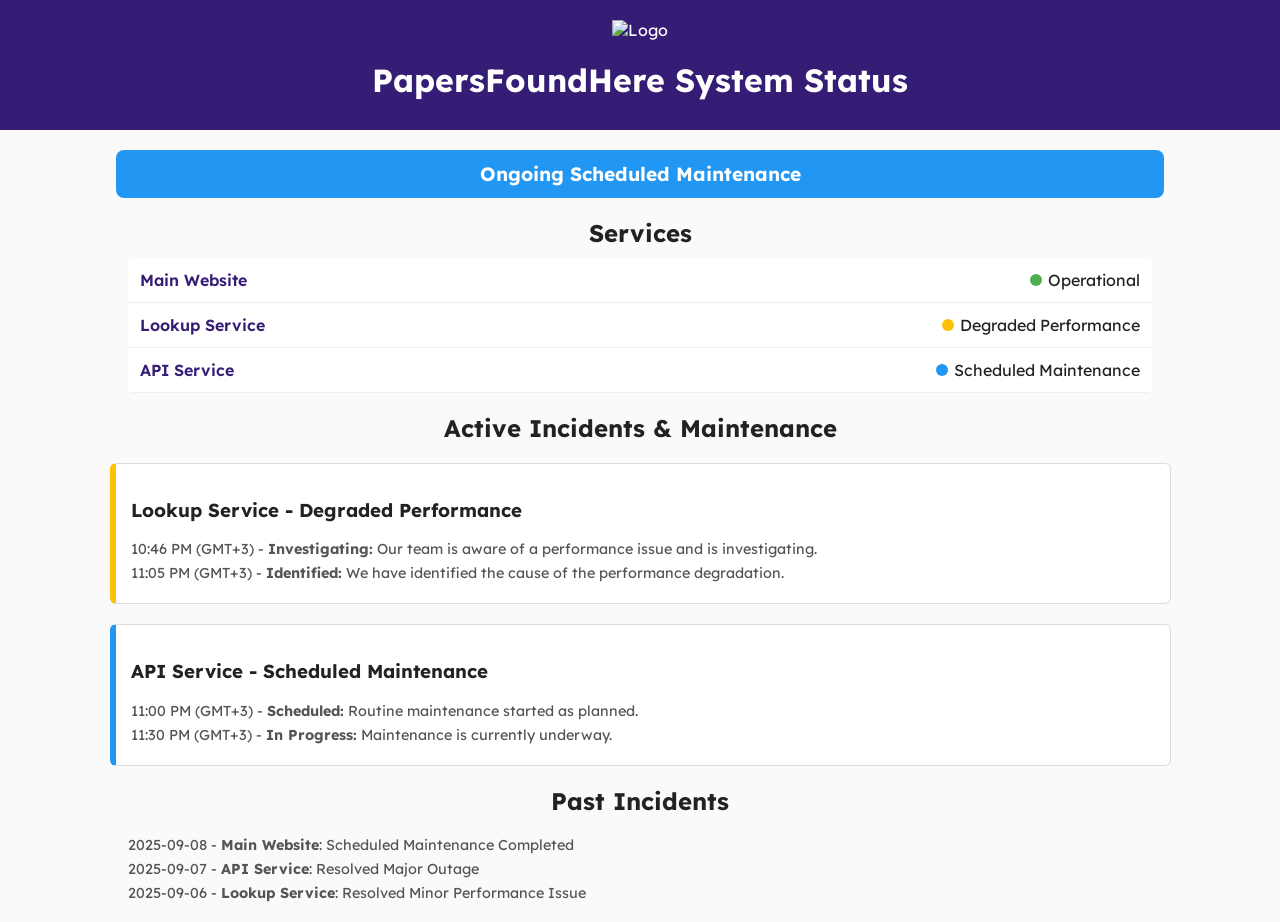
==== index.html @ c1af1a7a "Add files via upload" ====
<!DOCTYPE html>
<html lang="en">
<head>
  <meta charset="UTF-8">
  <title>PapersFoundHere Status</title>
  <link href="https://fonts.googleapis.com/css2?family=Lexend&display=swap" rel="stylesheet">
  <style>
    body {
      font-family: 'Lexend', Georgia, serif;
      background: #fafafa;
      margin: 0;
      padding: 0;
      color: #222;
    }
    header {
      background: #351c75;
      color: white;
      text-align: center;
      padding: 20px;
    }
    header img { margin-bottom: 10px; height: 50px; }
    h1, h2 { margin: 10px 0; }

    .status-banner {
      text-align: center;
      font-size: 1.2em;
      font-weight: bold;
      margin: 20px auto;
      padding: 12px;
      border-radius: 8px;
      width: 80%;
      color: white;
    }
    .status-green { background: #4CAF50; }
    .status-yellow { background: #FFC107; color: black; }
    .status-red { background: #F44336; }
    .status-blue { background: #2196F3; }

    .service-list {
      width: 80%;
      margin: 0 auto 20px auto;
      border-collapse: collapse;
      background: white;
      border-radius: 6px;
      overflow: hidden;
    }
    .service-list td {
      padding: 12px;
      border-bottom: 1px solid #eee;
    }
    .service-list td:last-child { text-align: right; }
    .service-list a { color: #351c75; text-decoration: none; font-weight: 600; }

    .indicator {
      width: 12px; height: 12px;
      border-radius: 50%;
      display: inline-block;
      margin-right: 6px;
    }

    .incident {
      width: 80%;
      margin: 20px auto;
      padding: 15px;
      border: 1px solid #ddd;
      border-left: 6px solid;
      background: white;
      border-radius: 6px;
    }
    .incident-yellow { border-left-color: #FFC107; }
    .incident-red { border-left-color: #F44336; }
    .incident-blue { border-left-color: #2196F3; }

    .timeline-entry {
      margin: 6px 0;
      font-size: 0.9em;
      color: #555;
    }

    .header-container {
      display: flex;
      align-items: center;
      justify-content: center; /* center horizontally */
      gap: 12px; /* space between logo and text */
    }

    .header-container img {
      height: 50px; /* logo size */
    }

    #history { width: 80%; margin: 20px auto; }
  </style>
</head>
<body>
  <header>
    <img src="../favicon.ico" alt="Logo">
    <h1>PapersFoundHere System Status</h1>
  </header>

  <!-- Global Status -->
  <div id="globalStatus" class="status-banner">Loading...</div>

  <!-- Services -->
  <section>
    <h2 style="text-align:center;">Services</h2>
    <table id="services" class="service-list"></table>
  </section>

  <!-- Active Incidents -->
  <section id="activeSection">
    <h2 style="text-align:center;">Active Incidents & Maintenance</h2>
    <div id="activeIncidents"></div>
  </section>

  <!-- History -->
  <section id="historySection">
    <h2 style="text-align:center;">Past Incidents</h2>
    <div id="history"></div>
  </section>

  <script>
    async function loadStatus() {
      try {
        const res = await fetch("status.json?_=" + Date.now()); // cache-bust
        const data = await res.json();

        // Global Status
        const global = document.getElementById("globalStatus");
        global.textContent = data.global?.message || "No status available";
        global.className = `status-banner status-${data.global?.level || "green"}`;

        // Services
        const services = document.getElementById("services");
        services.innerHTML = "";
        (data.services || []).forEach(svc => {
          const row = document.createElement("tr");
          row.innerHTML = `
            <td><a href="${svc.link}" target="_blank">${svc.name}</a></td>
            <td><span class="indicator" style="background:${statusColor(svc.status)}"></span>${svc.status}</td>
          `;
          services.appendChild(row);
        });

        // Active Incidents
        const activeSection = document.getElementById("activeSection");
        const active = document.getElementById("activeIncidents");
        active.innerHTML = "";
        if (!data.active || data.active.length === 0) {
          activeSection.style.display = "none";
        } else {
          activeSection.style.display = "block";
          data.active.forEach(inc => {
            const div = document.createElement("div");
            div.className = `incident incident-${incidentColor(inc.type)}`;
            div.innerHTML = `<h3>${inc.service} - ${inc.title}</h3>`;
            inc.timeline.forEach(entry => {
              const e = document.createElement("div");
              e.className = "timeline-entry";
              e.innerHTML = `${entry.time} - <b>${entry.status}:</b> ${entry.message}`;
              div.appendChild(e);
            });
            active.appendChild(div);
          });
        }

        // History
        const historySection = document.getElementById("historySection");
        const history = document.getElementById("history");
        history.innerHTML = "";
        if (!data.history || data.history.length === 0) {
          historySection.style.display = "none";
        } else {
          historySection.style.display = "block";
          data.history.forEach(h => {
            const div = document.createElement("div");
            div.className = "timeline-entry";
            div.innerHTML = `${h.date} - <b>${h.service}</b>: ${h.title}`;
            history.appendChild(div);
          });
        }

      } catch (err) {
        console.error("Failed to load status:", err);
        document.getElementById("globalStatus").textContent = "Failed to load status";
      }
    }

    function statusColor(status) {
      switch ((status || "").toLowerCase()) {
        case "operational": return "#4CAF50";
        case "degraded performance": return "#FFC107";
        case "major outage": return "#F44336";
        case "scheduled maintenance": return "#2196F3";
        default: return "#999";
      }
    }

    function incidentColor(type) {
      switch (type) {
        case "incident": return "yellow";
        case "outage": return "red";
        case "maintenance": return "blue";
        default: return "yellow";
      }
    }

    loadStatus();
    setInterval(loadStatus, 60000); // refresh every minute
  </script>
</body>
</html>
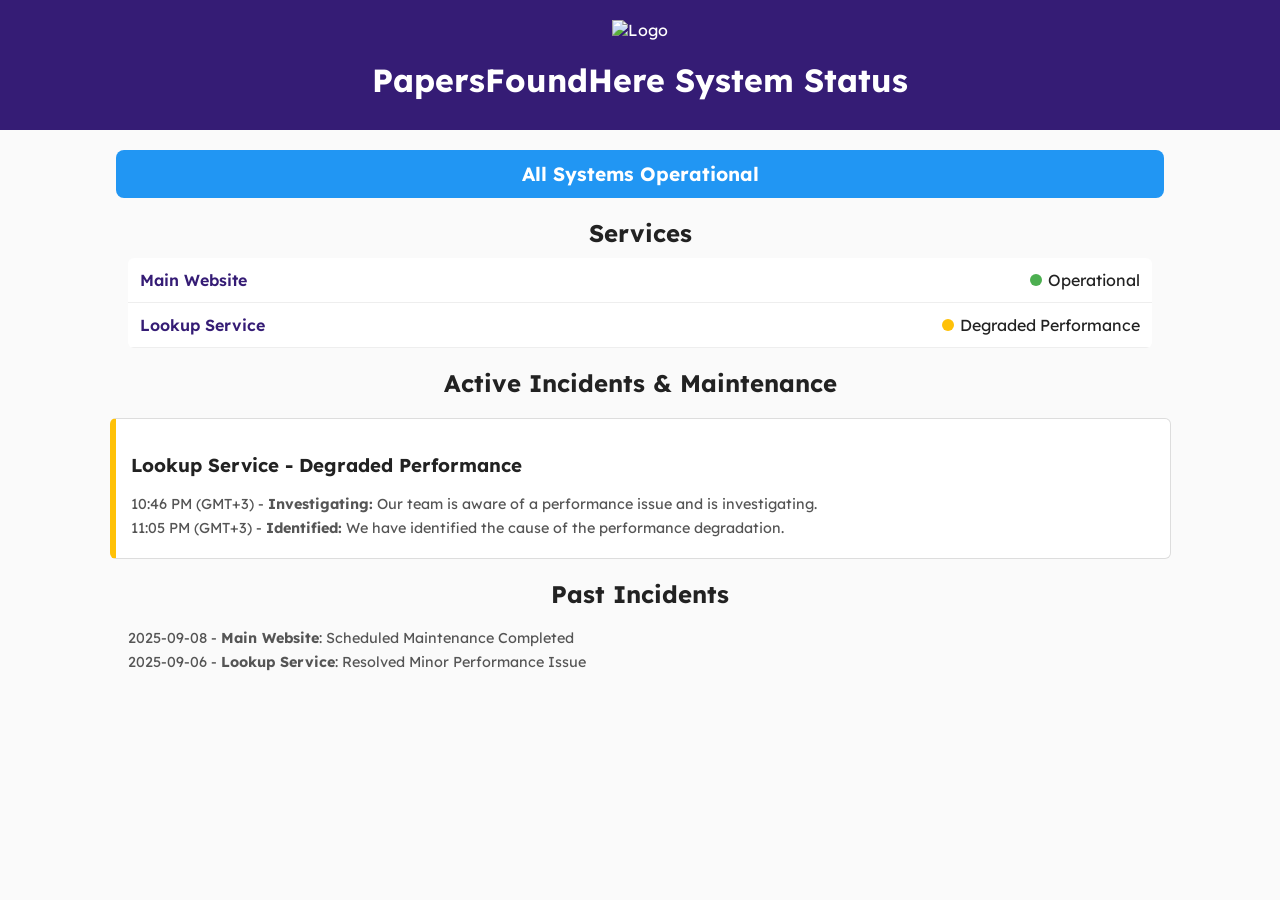
==== commit 764546a4: "index" ====
--- a/index.html
+++ b/index.html
@@ -3,6 +3,7 @@
 <head>
   <meta charset="UTF-8">
   <title>PapersFoundHere Status</title>
+  <link rel="icon" href="https://papersfoundhere.rf.gd/favicon.ico?i=1" type="image/x-icon">
   <link href="https://fonts.googleapis.com/css2?family=Lexend&display=swap" rel="stylesheet">
   <style>
     body {
@@ -209,3 +210,4 @@
   </script>
 </body>
 </html>
+
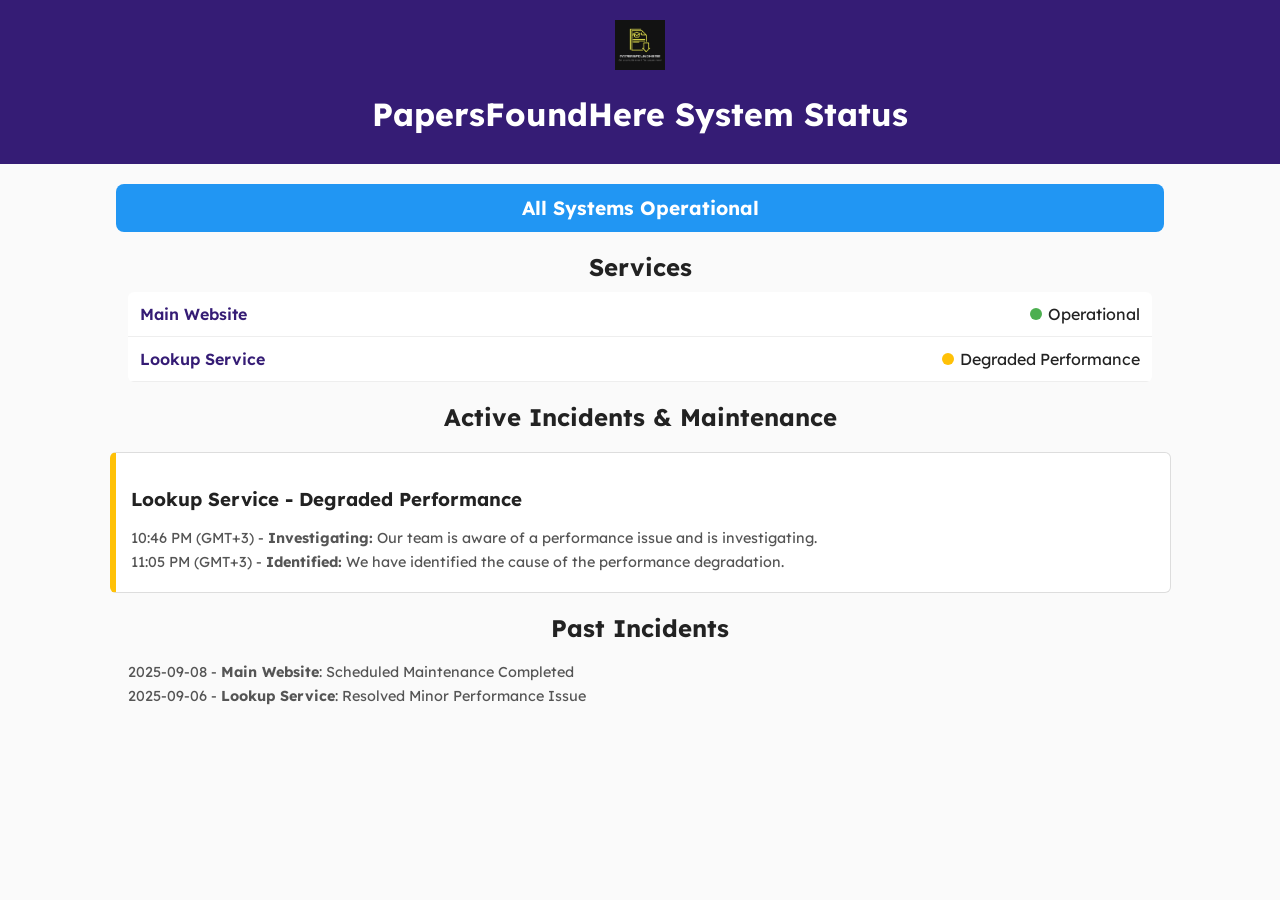
==== commit 8ed667ad: "changes to index.html" ====
--- a/index.html
+++ b/index.html
@@ -3,7 +3,7 @@
 <head>
   <meta charset="UTF-8">
   <title>PapersFoundHere Status</title>
-  <link rel="icon" href="https://papersfoundhere.rf.gd/favicon.ico?i=1" type="image/x-icon">
+  <link rel="icon" href="papersfoundhere.jpg" type="image/x-icon">
   <link href="https://fonts.googleapis.com/css2?family=Lexend&display=swap" rel="stylesheet">
   <style>
     body {
@@ -94,7 +94,7 @@
 </head>
 <body>
   <header>
-    <img src="../favicon.ico" alt="Logo">
+    <img src="papersfoundhere.jpg" alt="Logo">
     <h1>PapersFoundHere System Status</h1>
   </header>
 
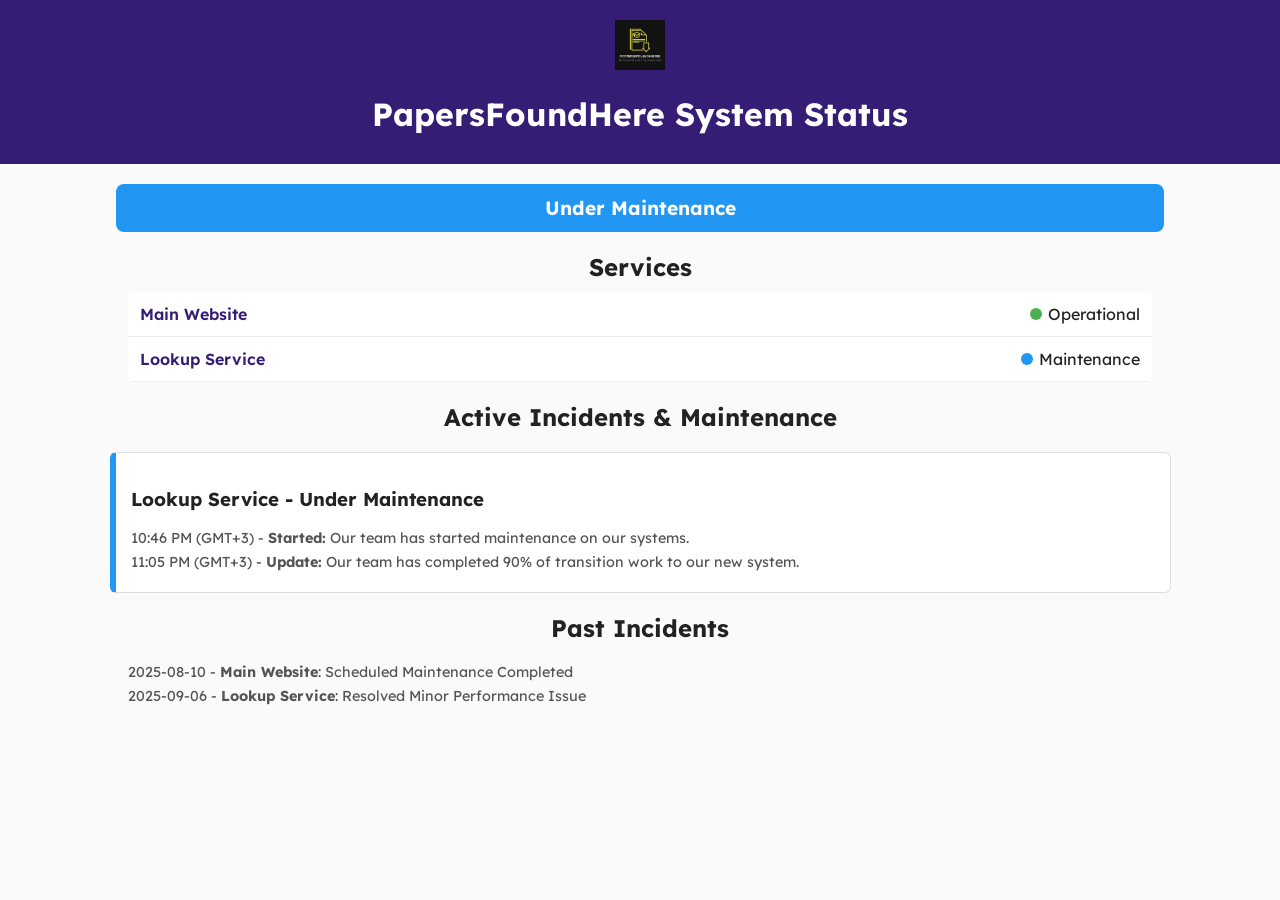
==== commit 8001a115: "maintenance" ====
--- a/index.html
+++ b/index.html
@@ -191,7 +191,7 @@
         case "operational": return "#4CAF50";
         case "degraded performance": return "#FFC107";
         case "major outage": return "#F44336";
-        case "scheduled maintenance": return "#2196F3";
+        case "maintenance": return "#2196F3";
         default: return "#999";
       }
     }
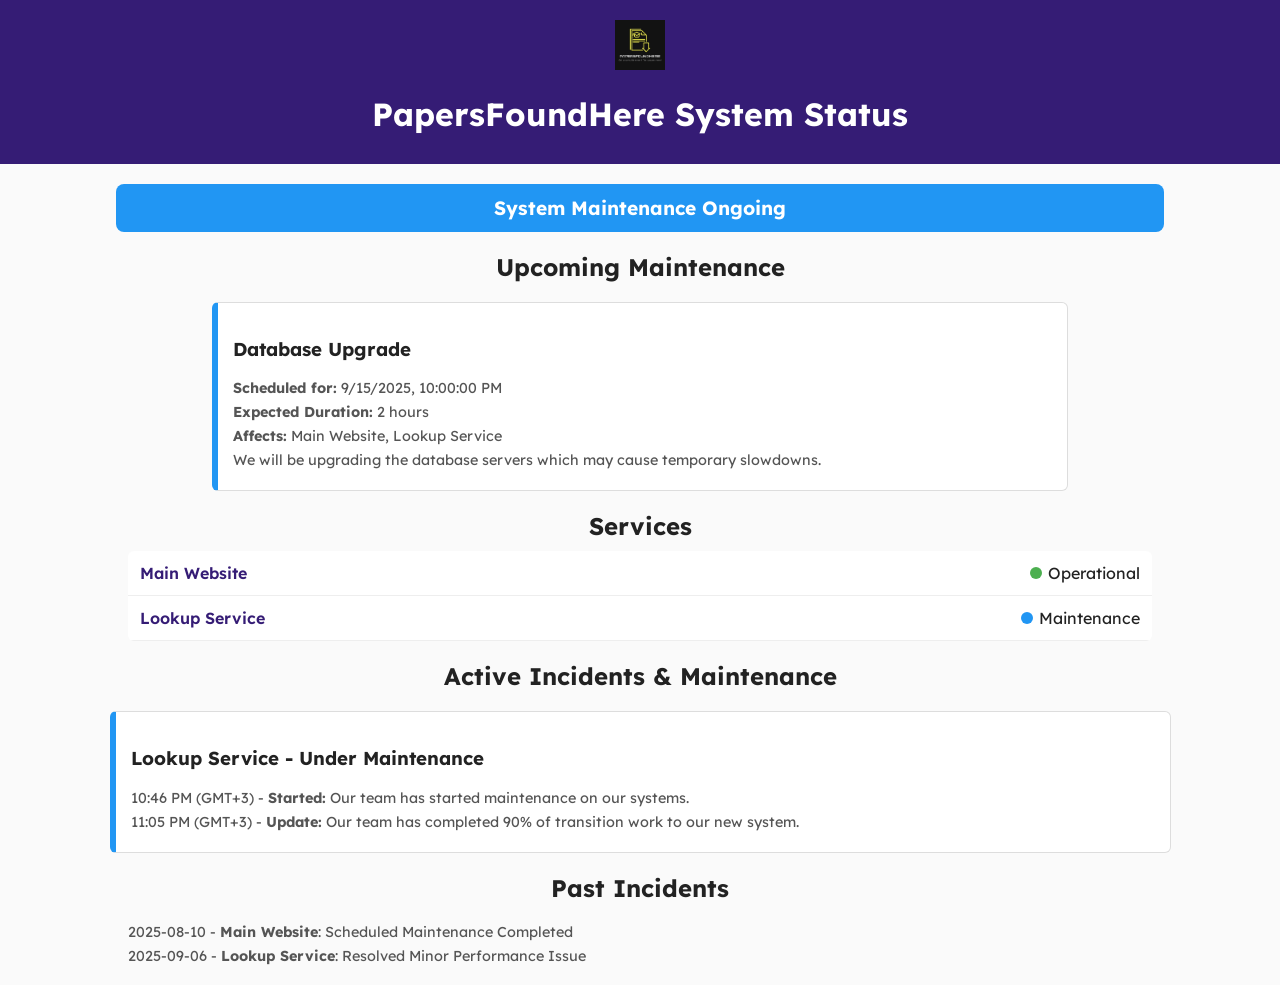
==== commit 53853ab6: "new files" ====
--- a/index.html
+++ b/index.html
@@ -1,11 +1,11 @@
 <!DOCTYPE html>
 <html lang="en">
 <head>
-  <meta charset="UTF-8">
+  <meta charset="UTF-8" />
   <title>PapersFoundHere Status</title>
-  <link rel="icon" href="papersfoundhere.jpg" type="image/x-icon">
-  <link href="https://fonts.googleapis.com/css2?family=Lexend&display=swap" rel="stylesheet">
-  <style>
+  <link rel="icon" href="papersfoundhere.jpg" type="image/x-icon" />
+  <link href="https://fonts.googleapis.com/css2?family=Lexend&display=swap" rel="stylesheet" />
+   <style>
     body {
       font-family: 'Lexend', Georgia, serif;
       background: #fafafa;
@@ -13,14 +13,22 @@
       padding: 0;
       color: #222;
     }
+
     header {
       background: #351c75;
       color: white;
       text-align: center;
       padding: 20px;
     }
-    header img { margin-bottom: 10px; height: 50px; }
-    h1, h2 { margin: 10px 0; }
+
+    header img {
+      margin-bottom: 10px;
+      height: 50px;
+    }
+
+    h1, h2 {
+      margin: 10px 0;
+    }
 
     .status-banner {
       text-align: center;
@@ -32,10 +40,23 @@
       width: 80%;
       color: white;
     }
-    .status-green { background: #4CAF50; }
-    .status-yellow { background: #FFC107; color: black; }
-    .status-red { background: #F44336; }
-    .status-blue { background: #2196F3; }
+
+    .status-green {
+      background: #4caf50;
+    }
+
+    .status-yellow {
+      background: #ffc107;
+      color: black;
+    }
+
+    .status-red {
+      background: #f44336;
+    }
+
+    .status-blue {
+      background: #2196f3;
+    }
 
     .service-list {
       width: 80%;
@@ -45,15 +66,25 @@
       border-radius: 6px;
       overflow: hidden;
     }
+
     .service-list td {
       padding: 12px;
       border-bottom: 1px solid #eee;
     }
-    .service-list td:last-child { text-align: right; }
-    .service-list a { color: #351c75; text-decoration: none; font-weight: 600; }
+
+    .service-list td:last-child {
+      text-align: right;
+    }
+
+    .service-list a {
+      color: #351c75;
+      text-decoration: none;
+      font-weight: 600;
+    }
 
     .indicator {
-      width: 12px; height: 12px;
+      width: 12px;
+      height: 12px;
       border-radius: 50%;
       display: inline-block;
       margin-right: 6px;
@@ -68,9 +99,24 @@
       background: white;
       border-radius: 6px;
     }
-    .incident-yellow { border-left-color: #FFC107; }
-    .incident-red { border-left-color: #F44336; }
-    .incident-blue { border-left-color: #2196F3; }
+
+    .incident-yellow {
+      border-left-color: #ffc107;
+    }
+
+    .incident-red {
+      border-left-color: #f44336;
+    }
+
+    .incident-blue {
+      border-left-color: #2196f3;
+    }
+
+    .incident p {
+      font-size: 0.9em;
+      color: #555;
+      margin: 6px 0;
+    }
 
     .timeline-entry {
       margin: 6px 0;
@@ -78,28 +124,26 @@
       color: #555;
     }
 
-    .header-container {
-      display: flex;
-      align-items: center;
-      justify-content: center; /* center horizontally */
-      gap: 12px; /* space between logo and text */
-    }
-
-    .header-container img {
-      height: 50px; /* logo size */
-    }
-
-    #history { width: 80%; margin: 20px auto; }
+    #history, #upcomingMaintenance {
+      width: 80%;
+      margin: 20px auto;
+    }
   </style>
 </head>
 <body>
   <header>
-    <img src="papersfoundhere.jpg" alt="Logo">
+    <img src="papersfoundhere.jpg" alt="Logo" />
     <h1>PapersFoundHere System Status</h1>
   </header>
 
   <!-- Global Status -->
   <div id="globalStatus" class="status-banner">Loading...</div>
+
+    <!-- Upcoming Maintenance -->
+  <section id="upcomingSection">
+    <h2 style="text-align:center;">Upcoming Maintenance</h2>
+    <div id="upcomingMaintenance"></div>
+  </section>
 
   <!-- Services -->
   <section>
@@ -122,7 +166,7 @@
   <script>
     async function loadStatus() {
       try {
-        const res = await fetch("status.json?_=" + Date.now()); // cache-bust
+        const res = await fetch("status.json?_=" + Date.now()); // cache bust
         const data = await res.json();
 
         // Global Status
@@ -133,7 +177,7 @@
         // Services
         const services = document.getElementById("services");
         services.innerHTML = "";
-        (data.services || []).forEach(svc => {
+        (data.services || []).forEach((svc) => {
           const row = document.createElement("tr");
           row.innerHTML = `
             <td><a href="${svc.link}" target="_blank">${svc.name}</a></td>
@@ -150,11 +194,11 @@
           activeSection.style.display = "none";
         } else {
           activeSection.style.display = "block";
-          data.active.forEach(inc => {
+          data.active.forEach((inc) => {
             const div = document.createElement("div");
             div.className = `incident incident-${incidentColor(inc.type)}`;
             div.innerHTML = `<h3>${inc.service} - ${inc.title}</h3>`;
-            inc.timeline.forEach(entry => {
+            inc.timeline.forEach((entry) => {
               const e = document.createElement("div");
               e.className = "timeline-entry";
               e.innerHTML = `${entry.time} - <b>${entry.status}:</b> ${entry.message}`;
@@ -164,6 +208,35 @@
           });
         }
 
+        // Upcoming Maintenance
+        const upcomingSection = document.getElementById("upcomingSection");
+        const upcoming = document.getElementById("upcomingMaintenance");
+        upcoming.innerHTML = "";
+        if (data.upcoming && data.upcoming.length > 0) {
+          upcomingSection.style.display = "block";
+
+          // Sort upcoming by scheduled_for date ascending
+          data.upcoming
+            .sort(
+              (a, b) =>
+                new Date(a.scheduled_for).getTime() - new Date(b.scheduled_for).getTime()
+            )
+            .forEach((item) => {
+              const div = document.createElement("div");
+              div.className = "incident incident-blue";
+              div.innerHTML = `
+                <h3>${item.title}</h3>
+                <p><b>Scheduled for:</b> ${new Date(item.scheduled_for).toLocaleString()}</p>
+                <p><b>Expected Duration:</b> ${item.expected_duration}</p>
+                <p><b>Affects:</b> ${item.affects.join(", ")}</p>
+                <p>${item.message}</p>
+              `;
+              upcoming.appendChild(div);
+            });
+        } else {
+          upcomingSection.style.display = "none";
+        }
+
         // History
         const historySection = document.getElementById("historySection");
         const history = document.getElementById("history");
@@ -172,42 +245,53 @@
           historySection.style.display = "none";
         } else {
           historySection.style.display = "block";
-          data.history.forEach(h => {
+          data.history.forEach((h) => {
             const div = document.createElement("div");
             div.className = "timeline-entry";
             div.innerHTML = `${h.date} - <b>${h.service}</b>: ${h.title}`;
             history.appendChild(div);
           });
         }
-
       } catch (err) {
         console.error("Failed to load status:", err);
-        document.getElementById("globalStatus").textContent = "Failed to load status";
+        const global = document.getElementById("globalStatus");
+        global.textContent = "Failed to load status";
+        global.className = "status-banner status-red";
       }
     }
 
     function statusColor(status) {
-      switch ((status || "").toLowerCase()) {
-        case "operational": return "#4CAF50";
-        case "degraded performance": return "#FFC107";
-        case "major outage": return "#F44336";
-        case "maintenance": return "#2196F3";
-        default: return "#999";
+      switch ((status || "").toLowerCase().trim()) {
+        case "operational":
+          return "#4caf50";
+        case "degraded performance":
+          return "#ffc107";
+        case "major outage":
+          return "#f44336";
+        case "maintenance":
+        case "scheduled maintenance":
+          return "#2196f3";
+        default:
+          return "#999";
       }
     }
 
     function incidentColor(type) {
-      switch (type) {
-        case "incident": return "yellow";
-        case "outage": return "red";
-        case "maintenance": return "blue";
-        default: return "yellow";
+      switch ((type || "").toLowerCase().trim()) {
+        case "incident":
+          return "yellow";
+        case "outage":
+          return "red";
+        case "maintenance":
+          return "blue";
+        default:
+          return "yellow";
       }
     }
 
+    // Initial load and periodic refresh every 60s
     loadStatus();
-    setInterval(loadStatus, 60000); // refresh every minute
+    setInterval(loadStatus, 60000);
   </script>
 </body>
 </html>
-
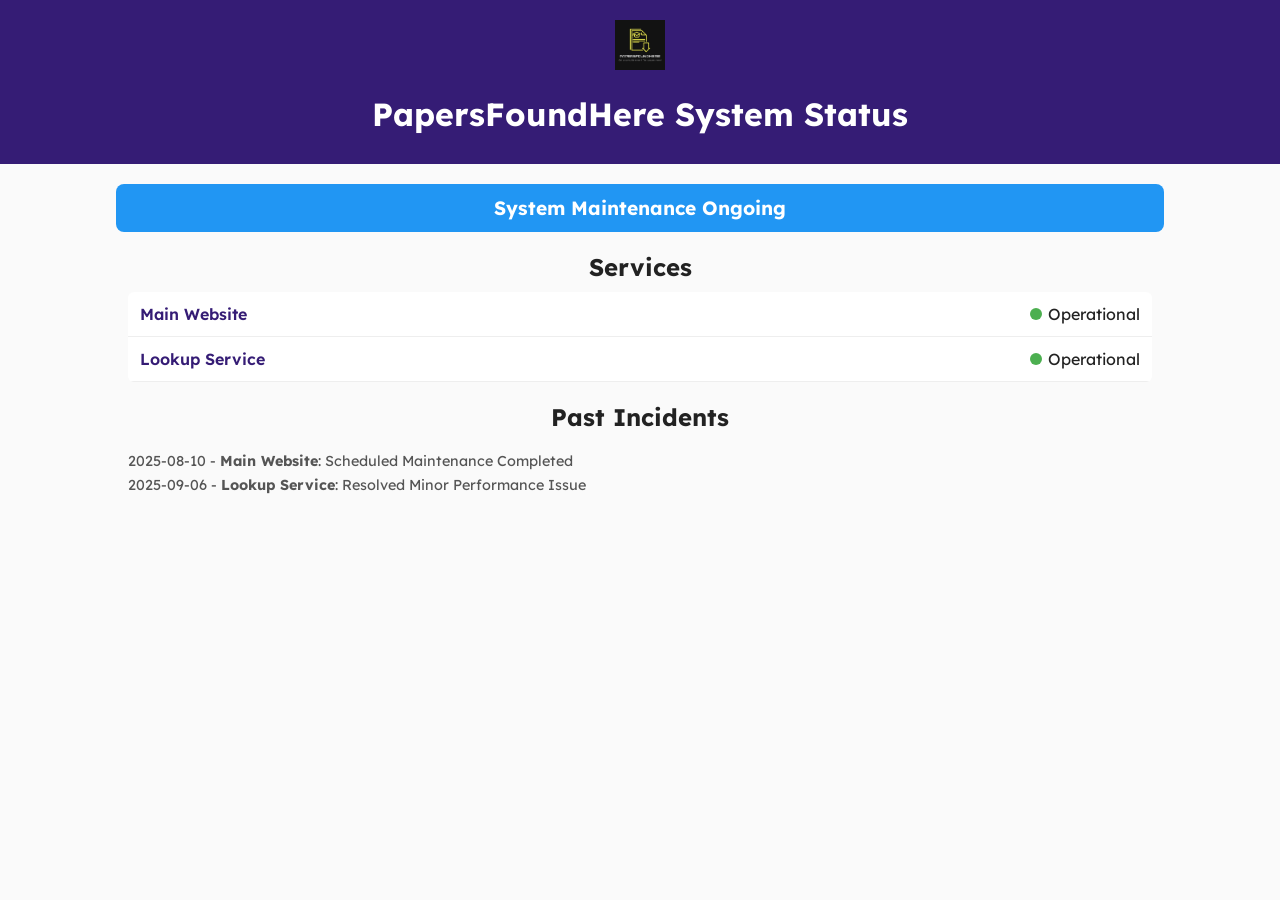
==== commit a90790e9: "new updates" ====
--- a/index.html
+++ b/index.html
@@ -268,7 +268,7 @@
           return "#ffc107";
         case "major outage":
           return "#f44336";
-        case "maintenance":
+        case "under maintenance":
         case "scheduled maintenance":
           return "#2196f3";
         default:
@@ -282,7 +282,7 @@
           return "yellow";
         case "outage":
           return "red";
-        case "maintenance":
+        case "under maintenance":
           return "blue";
         default:
           return "yellow";
@@ -294,4 +294,4 @@
     setInterval(loadStatus, 60000);
   </script>
 </body>
-</html>
+</html>
